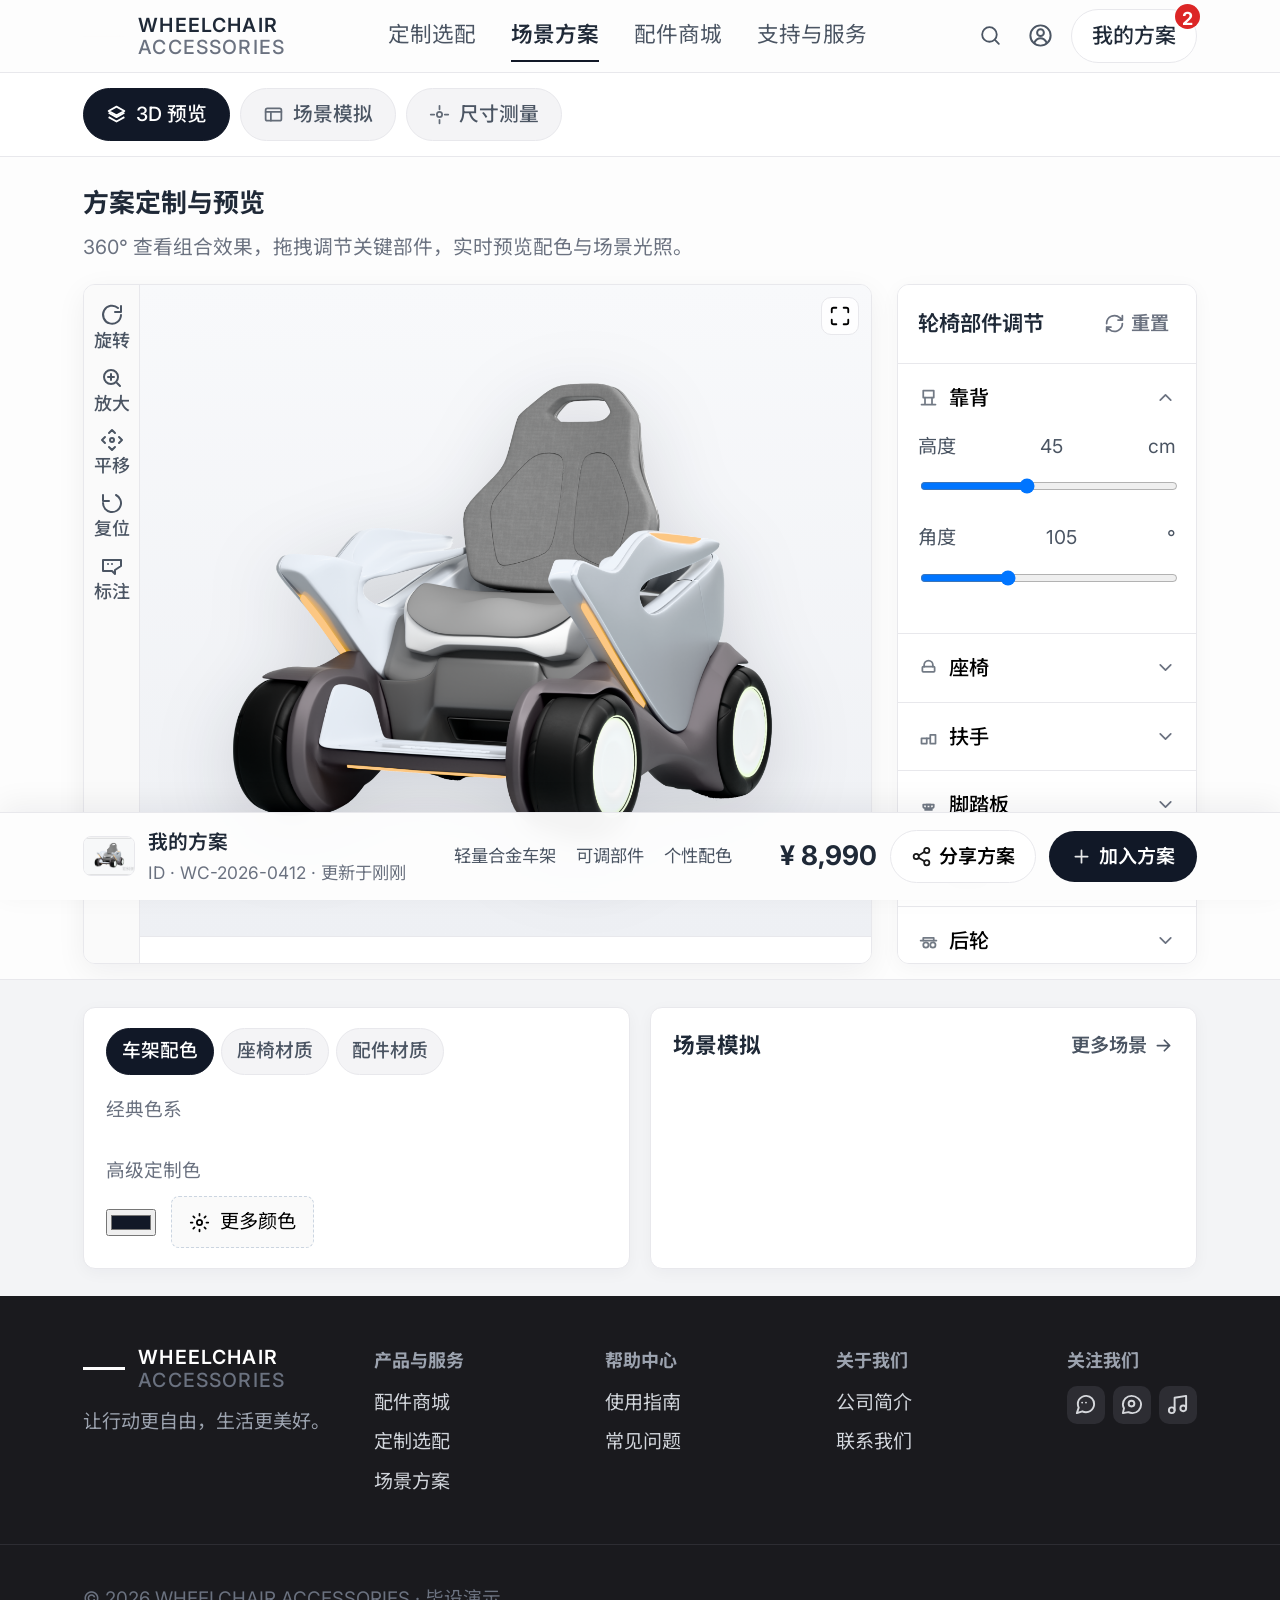
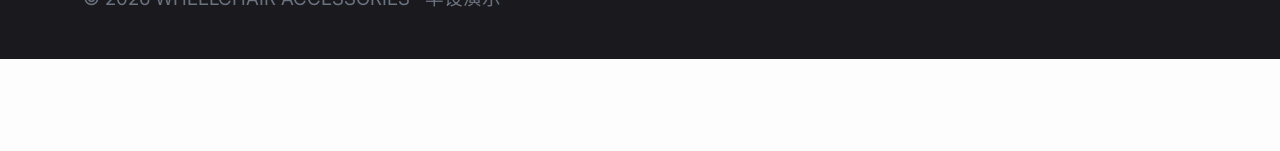
==== customize.html @ f6cec8c5 "Add files via upload" ====
<!DOCTYPE html>
<html lang="zh-CN">
  <head>
    <meta charset="UTF-8" />
    <meta name="viewport" content="width=device-width, initial-scale=1.0" />
    <title>方案定制与预览 · WHEELCHAIR ACCESSORIES</title>
    <link rel="preconnect" href="https://fonts.googleapis.com" />
    <link rel="preconnect" href="https://fonts.gstatic.com" crossorigin />
    <link
      href="https://fonts.googleapis.com/css2?family=Inter:wght@400;500;600;700&family=Noto+Sans+SC:wght@400;500;600;700&display=swap"
      rel="stylesheet"
    />
    <link rel="stylesheet" href="./styles.css" />
    <link rel="stylesheet" href="./customize.css?v=20260515e" />
  </head>
  <body class="layout-stacked page-customize">
    <header class="site-header">
      <div class="band-inner header-inner">
        <a href="./index.html" class="brand" aria-label="返回首页">
          <span class="brand-mark brand-mark--logo" aria-hidden="true">
            <img src="./assets/logo.png" alt="" width="42" height="42" decoding="async" />
          </span>
          <span class="brand-text">
            <span class="brand-line">WHEELCHAIR</span>
            <span class="brand-line muted">ACCESSORIES</span>
          </span>
        </a>
        <button type="button" class="nav-toggle" id="navToggle" aria-expanded="false" aria-controls="siteNav">
          <span></span><span></span><span></span>
        </button>
        <nav class="site-nav" id="siteNav" aria-label="主导航">
          <a href="./index.html#custom">定制选配</a>
          <a href="./customize.html#3d" class="is-active" aria-current="page">场景方案</a>
          <a href="./mall.html">配件商城</a>
          <a href="./support.html">支持与服务</a>
        </nav>
        <div class="header-actions">
          <button type="button" class="icon-btn" title="搜索" aria-label="搜索">
            <svg class="nav-header-ico" xmlns="http://www.w3.org/2000/svg" width="20" height="20" viewBox="0 0 24 24" fill="none" stroke="currentColor" stroke-width="1.75" stroke-linecap="round" aria-hidden="true">
              <circle cx="11" cy="11" r="7" />
              <path d="M20 20l-3.5-3.5" />
            </svg>
          </button>
          <button type="button" class="icon-btn" title="账户" aria-label="账户">
            <svg class="nav-header-ico nav-header-ico--user" xmlns="http://www.w3.org/2000/svg" width="20" height="20" viewBox="0 0 24 24" fill="none" stroke="currentColor" stroke-width="1.75" stroke-linecap="round" stroke-linejoin="round" aria-hidden="true">
              <circle cx="12" cy="12" r="9" />
              <circle cx="12" cy="9.5" r="3" />
              <path d="M6.5 18.5c1.4-2.8 3.4-4 5.5-4s4.1 1.2 5.5 4" />
            </svg>
          </button>
          <button type="button" class="btn-plan" id="headerPlanBtn">
            我的方案
            <span class="badge" aria-label="2 条更新">2</span>
          </button>
        </div>
      </div>
    </header>

    <div class="mode-bar">
      <div class="band-inner mode-bar-inner" role="group" aria-label="预览模式">
        <button type="button" class="mode-pill" data-mode="3d" aria-pressed="true">
          <svg class="icon-svg icon-svg--sm" viewBox="0 0 24 24" fill="none" stroke="currentColor" stroke-width="2" aria-hidden="true">
            <path d="M12 3l9 5-9 5-9-5 9-5z" stroke-linejoin="round" />
            <path d="M3 10l9 5 9-5M3 15l9 5 9-5" stroke-linejoin="round" />
          </svg>
          3D 预览
        </button>
        <button type="button" class="mode-pill" data-mode="scene" aria-pressed="false">
          <svg class="icon-svg icon-svg--sm" viewBox="0 0 24 24" fill="none" stroke="currentColor" stroke-width="2" aria-hidden="true">
            <rect x="3" y="5" width="18" height="14" rx="2" />
            <path d="M3 9h18M9 19V9" stroke-linecap="round" />
          </svg>
          场景模拟
        </button>
        <button type="button" class="mode-pill" data-mode="measure" aria-pressed="false">
          <svg class="icon-svg icon-svg--sm" viewBox="0 0 24 24" fill="none" stroke="currentColor" stroke-width="2" aria-hidden="true">
            <path d="M2 12h4M18 12h4M12 2v4M12 18v4" stroke-linecap="round" />
            <circle cx="12" cy="12" r="3" />
          </svg>
          尺寸测量
        </button>
      </div>
    </div>

    <main class="custom-main">
      <div id="panel3d" class="mode-panel mode-panel--3d">
      <div class="band-inner custom-main-top">
        <h1 class="section-title">方案定制与预览</h1>
        <p class="section-desc">360° 查看组合效果，拖拽调节关键部件，实时预览配色与场景光照。</p>

        <div class="custom-grid">
          <div class="viewer-wrap">
            <div class="viewer-toolbar" aria-label="视图工具">
              <button type="button" class="tool-btn" data-tool="rotate" title="360° 旋转">
                <svg class="icon-svg" viewBox="0 0 24 24" fill="none" stroke="currentColor" stroke-width="2" aria-hidden="true">
                  <path d="M21 12a9 9 0 11-3-7" stroke-linecap="round" />
                  <path d="M21 3v6h-6" stroke-linecap="round" stroke-linejoin="round" />
                </svg>
                <span>旋转</span>
              </button>
              <button type="button" class="tool-btn" data-tool="zoom" title="放大">
                <svg class="icon-svg" viewBox="0 0 24 24" fill="none" stroke="currentColor" stroke-width="2" aria-hidden="true">
                  <circle cx="11" cy="11" r="7" />
                  <path d="M11 8v6M8 11h6M20 20l-3-3" stroke-linecap="round" />
                </svg>
                <span>放大</span>
              </button>
              <button type="button" class="tool-btn" data-tool="pan" title="平移">
                <svg class="icon-svg" viewBox="0 0 24 24" fill="none" stroke="currentColor" stroke-width="2" aria-hidden="true">
                  <path d="M5 9l-3 3 3 3M9 5l3-3 3 3M19 9l3 3-3 3M9 19l3 3 3-3" stroke-linecap="round" stroke-linejoin="round" />
                  <circle cx="12" cy="12" r="2" />
                </svg>
                <span>平移</span>
              </button>
              <button type="button" class="tool-btn" data-tool="reset" title="复位">
                <svg class="icon-svg" viewBox="0 0 24 24" fill="none" stroke="currentColor" stroke-width="2" aria-hidden="true">
                  <path d="M3 12a9 9 0 1013-8" stroke-linecap="round" />
                  <path d="M3 4v6h6" stroke-linecap="round" stroke-linejoin="round" />
                </svg>
                <span>复位</span>
              </button>
              <button type="button" class="tool-btn" data-tool="labels" title="标注显示">
                <svg class="icon-svg" viewBox="0 0 24 24" fill="none" stroke="currentColor" stroke-width="2" aria-hidden="true">
                  <path d="M3 6h18v6l-6 4v4l-3-3H3V6z" stroke-linejoin="round" />
                  <path d="M8 10h.01M12 10h.01" stroke-linecap="round" />
                </svg>
                <span>标注</span>
              </button>
            </div>
            <div class="viewer-stage-wrap">
              <div class="viewer-stage" id="viewerStage">
                <button type="button" class="fs-btn" id="fsBtn" title="全屏" aria-label="全屏预览">
                  <svg class="icon-svg" viewBox="0 0 24 24" fill="none" stroke="currentColor" stroke-width="2" aria-hidden="true">
                    <path d="M8 3H5a2 2 0 00-2 2v3m18 0V5a2 2 0 00-2-2h-3m0 18h3a2 2 0 002-2v-3M3 16v3a2 2 0 002 2h3" stroke-linecap="round" />
                  </svg>
                </button>
                <img
                  id="mainViewerImg"
                  src="./assets/viewer/view-front-oblique.png"
                  alt="轮椅 3D 预览 · 前斜侧"
                  width="640"
                  height="480"
                />
              </div>
              <div class="viewer-carousel" role="tablist" aria-label="视角缩略图" id="thumbStrip"></div>
            </div>
          </div>

          <aside class="sidebar" aria-labelledby="adjTitle">
            <div class="sidebar-head">
              <span id="adjTitle">轮椅部件调节</span>
              <button type="button" class="sidebar-reset" id="resetParts" title="重置部件">
                <svg class="icon-svg icon-svg--sm" viewBox="0 0 24 24" fill="none" stroke="currentColor" stroke-width="2" aria-hidden="true">
                  <path d="M3 12a9 9 0 0115-6.7L21 8M21 3v5h-5" stroke-linecap="round" stroke-linejoin="round" />
                  <path d="M21 12a9 9 0 01-15 6.7L3 16M3 21v-5h5" stroke-linecap="round" stroke-linejoin="round" />
                </svg>
                重置
              </button>
            </div>

            <div class="accordion-item is-open" data-acc="back">
              <button type="button" class="acc-trigger" aria-expanded="true">
                <span class="acc-left">
                  <svg class="icon-svg acc-ico" viewBox="0 0 24 24" fill="none" stroke="currentColor" stroke-width="2" aria-hidden="true">
                    <path d="M6 4h12v8H6z" stroke-linejoin="round" />
                    <path d="M8 12v8M16 12v8M4 20h16" stroke-linecap="round" />
                  </svg>
                  靠背
                </span>
                <span class="acc-chevron" aria-hidden="true">
                  <svg class="icon-svg icon-svg--sm" viewBox="0 0 24 24" fill="none" stroke="currentColor" stroke-width="2">
                    <path d="M6 9l6 6 6-6" stroke-linecap="round" stroke-linejoin="round" />
                  </svg>
                </span>
              </button>
              <div class="acc-panel">
                <div class="slider-row">
                  <label for="hRange">高度 <span id="hVal">45</span> cm</label>
                  <input type="range" id="hRange" min="38" max="55" value="45" />
                </div>
                <div class="slider-row">
                  <label for="aRange">角度 <span id="aVal">105</span>°</label>
                  <input type="range" id="aRange" min="95" max="125" value="105" />
                </div>
              </div>
            </div>

            <div class="accordion-item" data-acc="seat">
              <button type="button" class="acc-trigger" aria-expanded="false">
                <span class="acc-left">
                  <svg class="icon-svg acc-ico" viewBox="0 0 24 24" fill="none" stroke="currentColor" stroke-width="2" aria-hidden="true">
                    <rect x="5" y="11" width="14" height="6" rx="1" stroke-linejoin="round" />
                    <path d="M7 11V9a5 5 0 0110 0v2" stroke-linecap="round" />
                  </svg>
                  座椅
                </span>
                <span class="acc-chevron" aria-hidden="true">
                  <svg class="icon-svg icon-svg--sm" viewBox="0 0 24 24" fill="none" stroke="currentColor" stroke-width="2">
                    <path d="M6 9l6 6 6-6" stroke-linecap="round" stroke-linejoin="round" />
                  </svg>
                </span>
              </button>
              <div class="acc-panel">
                <div class="slider-row">
                  <label for="depthRange">座深 <span id="dVal">42</span> cm</label>
                  <input type="range" id="depthRange" min="36" max="48" value="42" />
                </div>
              </div>
            </div>

            <div class="accordion-item" data-acc="arm">
              <button type="button" class="acc-trigger" aria-expanded="false">
                <span class="acc-left">
                  <svg class="icon-svg acc-ico" viewBox="0 0 24 24" fill="none" stroke="currentColor" stroke-width="2" aria-hidden="true">
                    <path d="M4 14h6v6H4zM14 10h6v10h-6z" stroke-linejoin="round" />
                    <path d="M10 14h4" stroke-linecap="round" />
                  </svg>
                  扶手
                </span>
                <span class="acc-chevron" aria-hidden="true">
                  <svg class="icon-svg icon-svg--sm" viewBox="0 0 24 24" fill="none" stroke="currentColor" stroke-width="2">
                    <path d="M6 9l6 6 6-6" stroke-linecap="round" stroke-linejoin="round" />
                  </svg>
                </span>
              </button>
              <div class="acc-panel">
                <p class="section-desc" style="margin: 0">高度与宽度可在下一步精调。</p>
              </div>
            </div>

            <div class="accordion-item" data-acc="foot">
              <button type="button" class="acc-trigger" aria-expanded="false">
                <span class="acc-left">
                  <svg class="icon-svg acc-ico" viewBox="0 0 24 24" fill="none" stroke="currentColor" stroke-width="2" aria-hidden="true">
                    <path d="M8 18h8M10 18V12h4v6" stroke-linecap="round" />
                    <path d="M6 12h12v2a2 2 0 01-2 2H8a2 2 0 01-2-2v-2z" stroke-linejoin="round" />
                  </svg>
                  脚踏板
                </span>
                <span class="acc-chevron" aria-hidden="true">
                  <svg class="icon-svg icon-svg--sm" viewBox="0 0 24 24" fill="none" stroke="currentColor" stroke-width="2">
                    <path d="M6 9l6 6 6-6" stroke-linecap="round" stroke-linejoin="round" />
                  </svg>
                </span>
              </button>
              <div class="acc-panel">
                <div class="slider-row">
                  <label for="footRange">高度 <span id="fVal">12</span> cm</label>
                  <input type="range" id="footRange" min="8" max="18" value="12" />
                </div>
              </div>
            </div>

            <div class="accordion-item" data-acc="fw">
              <button type="button" class="acc-trigger" aria-expanded="false">
                <span class="acc-left">
                  <svg class="icon-svg acc-ico" viewBox="0 0 24 24" fill="none" stroke="currentColor" stroke-width="2" aria-hidden="true">
                    <circle cx="8" cy="17" r="3" />
                    <circle cx="16" cy="17" r="3" />
                    <path d="M5 17V8h14v9" stroke-linecap="round" stroke-linejoin="round" />
                  </svg>
                  前轮
                </span>
                <span class="acc-chevron" aria-hidden="true">
                  <svg class="icon-svg icon-svg--sm" viewBox="0 0 24 24" fill="none" stroke="currentColor" stroke-width="2">
                    <path d="M6 9l6 6 6-6" stroke-linecap="round" stroke-linejoin="round" />
                  </svg>
                </span>
              </button>
              <div class="acc-panel">
                <p class="section-desc" style="margin: 0">轮径与胎纹影响越障与噪音。</p>
              </div>
            </div>

            <div class="accordion-item" data-acc="rw">
              <button type="button" class="acc-trigger" aria-expanded="false">
                <span class="acc-left">
                  <svg class="icon-svg acc-ico" viewBox="0 0 24 24" fill="none" stroke="currentColor" stroke-width="2" aria-hidden="true">
                    <circle cx="9" cy="17" r="3" />
                    <circle cx="17" cy="17" r="3" />
                    <path d="M3 12h18" stroke-linecap="round" />
                    <path d="M6 12V9h12v3" stroke-linecap="round" stroke-linejoin="round" />
                  </svg>
                  后轮
                </span>
                <span class="acc-chevron" aria-hidden="true">
                  <svg class="icon-svg icon-svg--sm" viewBox="0 0 24 24" fill="none" stroke="currentColor" stroke-width="2">
                    <path d="M6 9l6 6 6-6" stroke-linecap="round" stroke-linejoin="round" />
                  </svg>
                </span>
              </button>
              <div class="acc-panel">
                <p class="section-desc" style="margin: 0">驱动轮配置与续航相关。</p>
              </div>
            </div>

            <div class="accordion-item" data-acc="mat">
              <button type="button" class="acc-trigger" aria-expanded="false">
                <span class="acc-left">
                  <svg class="icon-svg acc-ico" viewBox="0 0 24 24" fill="none" stroke="currentColor" stroke-width="2" aria-hidden="true">
                    <path d="M4 16l4-8 4 6 4-10 4 12" stroke-linecap="round" stroke-linejoin="round" />
                    <path d="M4 20h16" stroke-linecap="round" />
                  </svg>
                  配色与材质
                </span>
                <span class="acc-chevron" aria-hidden="true">
                  <svg class="icon-svg icon-svg--sm" viewBox="0 0 24 24" fill="none" stroke="currentColor" stroke-width="2">
                    <path d="M6 9l6 6 6-6" stroke-linecap="round" stroke-linejoin="round" />
                  </svg>
                </span>
              </button>
              <div class="acc-panel">
                <p class="section-desc" style="margin: 0">与下方「车架配色」卡片联动。</p>
              </div>
            </div>
          </aside>
        </div>
      </div>
      </div>

      <div id="panelScene" class="mode-panel mode-panel--scene" hidden aria-hidden="true">
        <div class="scene-sim-page">
          <div class="scene-sim-bg" id="sceneSimBg" aria-hidden="true"></div>
          <div class="band-inner scene-sim-inner">
            <header class="scene-sim-head">
              <div class="scene-sim-title-block">
                <h1 class="scene-sim-h1">场景方案</h1>
                <p class="scene-sim-sub" id="sceneSimSubtitle"></p>
              </div>
              <button type="button" class="scene-compare-btn" id="sceneCompareBtn">
                <span class="scene-compare-ico" aria-hidden="true">
                  <svg xmlns="http://www.w3.org/2000/svg" width="22" height="22" viewBox="0 0 24 24" fill="none" stroke="currentColor" stroke-width="1.75" stroke-linecap="round" stroke-linejoin="round">
                    <rect x="3" y="4" width="8" height="16" rx="1.5" />
                    <rect x="13" y="4" width="8" height="16" rx="1.5" />
                  </svg>
                </span>
                <span>对比方案</span>
              </button>
            </header>
            <div class="scene-cat-strip-wrap">
              <div class="scene-cat-strip" id="sceneCatStrip" role="tablist" aria-label="场景分类"></div>
            </div>
            <div class="scene-cards-wrap" id="sceneCardsWrap"></div>
            <section class="scene-featured-band" id="sceneFeaturedBand" aria-label="方案推荐"></section>
          </div>
        </div>
      </div>

      <div id="panelMeasure" class="mode-panel mode-panel--measure" hidden aria-hidden="true">
        <div class="measure-page">
          <div class="measure-page-bg" id="measurePageBg" aria-hidden="true"></div>
          <div class="band-inner measure-page-inner">
            <header class="measure-hero">
              <h1 class="measure-hero-title">尺寸测量</h1>
              <p class="measure-hero-sub">精准测量，科学适配，打造最舒适的出行体验</p>
            </header>
            <div id="measureWorkMount"></div>
            <section class="measure-tri" id="measureTriMount" aria-label="人体参考与模板"></section>
          </div>
        </div>
      </div>

      <section class="band lower-band" id="lowerBand" aria-label="配色与场景">
        <div class="band-inner">
          <div class="lower-grid">
          <div class="panel-card">
            <div class="tabs" role="tablist" aria-label="材质与配色">
              <button type="button" class="tab" role="tab" aria-selected="true" data-tab="frame">车架配色</button>
              <button type="button" class="tab" role="tab" aria-selected="false" data-tab="seat">座椅材质</button>
              <button type="button" class="tab" role="tab" aria-selected="false" data-tab="acc">配件材质</button>
            </div>
            <div id="tabFrame">
              <p class="swatches-title">经典色系</p>
              <div class="swatches" id="colorSwatches" role="listbox" aria-label="车架颜色"></div>
              <p class="swatches-title">高级定制色</p>
              <div class="premium-row">
                <input type="color" id="pickColor" value="#111827" aria-label="自选颜色" />
                <button type="button" id="moreColorsBtn">
                  <svg class="icon-svg icon-svg--sm" viewBox="0 0 24 24" fill="none" stroke="currentColor" stroke-width="2" style="vertical-align: -3px; margin-right: 0.25rem" aria-hidden="true">
                    <circle cx="12" cy="12" r="3" />
                    <path d="M12 2v2M12 20v2M4.93 4.93l1.41 1.41M17.66 17.66l1.41 1.41M2 12h2M20 12h2M4.93 19.07l1.41-1.41M17.66 6.34l1.41-1.41" stroke-linecap="round" />
                  </svg>
                  更多颜色
                </button>
              </div>
            </div>
            <div id="tabSeat" hidden>
              <p class="section-desc">网布 / 皮质 / 减压凝胶垫，下一步可保存到方案。</p>
            </div>
            <div id="tabAcc" hidden>
              <p class="section-desc">扶手包覆、轮毂饰盖等配件材质组合。</p>
            </div>
          </div>

          <div class="panel-card">
            <div class="scene-head">
              <h3>场景模拟</h3>
              <a href="#" id="moreScenes">
                更多场景
                <svg class="icon-svg icon-svg--sm" viewBox="0 0 24 24" fill="none" stroke="currentColor" stroke-width="2" style="vertical-align: -2px; margin-left: 0.15rem" aria-hidden="true">
                  <path d="M5 12h14M13 6l6 6-6 6" stroke-linecap="round" stroke-linejoin="round" />
                </svg>
              </a>
            </div>
            <div class="scene-grid" id="sceneGrid" role="listbox" aria-label="场景环境"></div>
          </div>
        </div>
        </div>
      </section>
    </main>

    <footer class="site-footer">
      <div class="band-inner footer-grid">
        <div>
          <div class="brand">
            <span class="brand-mark brand-mark--logo" aria-hidden="true">
              <img src="./assets/logo.png" alt="" width="34" height="34" decoding="async" />
            </span>
            <span class="brand-text">
              <span class="brand-line" style="color: #fff">WHEELCHAIR</span>
              <span class="brand-line muted">ACCESSORIES</span>
            </span>
          </div>
          <p style="margin: 0.75rem 0 0; max-width: 32ch; color: #9ca3af; font-size: 0.95rem">让行动更自由，生活更美好。</p>
        </div>
        <div class="footer-col">
          <h4>产品与服务</h4>
          <ul>
            <li><a href="./mall.html">配件商城</a></li>
            <li><a href="#">定制选配</a></li>
            <li><a href="./customize.html#3d">场景方案</a></li>
          </ul>
        </div>
        <div class="footer-col">
          <h4>帮助中心</h4>
          <ul>
            <li><a href="#">使用指南</a></li>
            <li><a href="#">常见问题</a></li>
          </ul>
        </div>
        <div class="footer-col">
          <h4>关于我们</h4>
          <ul>
            <li><a href="#">公司简介</a></li>
            <li><a href="#">联系我们</a></li>
          </ul>
        </div>
        <div class="footer-social">
          <h4>关注我们</h4>
          <div class="social-icons">
            <a href="#" aria-label="微信">
              <svg class="icon-svg" viewBox="0 0 24 24" fill="none" stroke="currentColor" stroke-width="2">
                <path d="M21 11.5a8.38 8.38 0 01-.9 3.8 8.5 8.5 0 01-7.6 4.7 8.38 8.38 0 01-3.8-.9L3 21l1.9-5.7a8.38 8.38 0 01-.9-3.8 8.5 8.5 0 014.7-7.6 8.38 8.38 0 013.8-.9h.5a8.48 8.48 0 018 8.5z" stroke-linejoin="round" />
                <path d="M8.5 10h.01M12.5 10h.01" stroke-linecap="round" />
              </svg>
            </a>
            <a href="#" aria-label="微博">
              <svg class="icon-svg" viewBox="0 0 24 24" fill="none" stroke="currentColor" stroke-width="2">
                <path d="M22 12c0 5-4 9-9 9-1.5 0-3-.3-4.2-1L3 21l1.2-5.2C3.4 14.5 3 13.3 3 12c0-5 4-9 9-9s10 4 10 9z" stroke-linejoin="round" />
                <circle cx="12" cy="11" r="3" />
              </svg>
            </a>
            <a href="#" aria-label="短视频">
              <svg class="icon-svg" viewBox="0 0 24 24" fill="none" stroke="currentColor" stroke-width="2">
                <path d="M9 18V5l12-2v13" stroke-linecap="round" stroke-linejoin="round" />
                <circle cx="6" cy="18" r="3" />
                <circle cx="18" cy="16" r="3" />
              </svg>
            </a>
          </div>
        </div>
      </div>
      <div class="band-inner footer-bottom">
        <p>© <span id="y"></span> WHEELCHAIR ACCESSORIES · 毕设演示</p>
      </div>
    </footer>

    <div class="bottom-bar" role="region" aria-label="方案摘要">
      <div class="band-inner bottom-inner">
        <div class="bottom-left">
          <div class="bottom-thumb">
            <img src="./assets/viewer/thumb-front-oblique.png" alt="" width="104" height="80" />
          </div>
          <div class="plan-meta">
            <div class="name">我的方案</div>
            <div class="sub">ID · WC-2026-0412 · 更新于刚刚</div>
          </div>
        </div>
        <div class="bottom-mid">
          <span>轻量合金车架</span>
          <span>可调部件</span>
          <span>个性配色</span>
        </div>
        <div class="bottom-right">
          <span class="price-tag" id="priceDisplay">¥ 8,990</span>
          <button type="button" class="bar-btn-outline" id="sharePlan">
            <svg class="icon-svg icon-svg--sm" viewBox="0 0 24 24" fill="none" stroke="currentColor" stroke-width="2" aria-hidden="true">
              <circle cx="18" cy="5" r="3" />
              <circle cx="6" cy="12" r="3" />
              <circle cx="18" cy="19" r="3" />
              <path d="M8.59 13.51l6.83 3.98M15.41 6.51l-6.82 4.49" stroke-linecap="round" />
            </svg>
            分享方案
          </button>
          <button type="button" class="bar-btn-solid" id="addPlan">
            <svg class="icon-svg icon-svg--sm" viewBox="0 0 24 24" fill="none" stroke="currentColor" stroke-width="2" aria-hidden="true">
              <path d="M12 5v14M5 12h14" stroke-linecap="round" />
            </svg>
            加入方案
          </button>
        </div>
      </div>
    </div>

    <div class="toast" id="toast" role="status" aria-live="polite" hidden></div>

    <script src="./figma-scene-sim-data.js?v=20260515e"></script>
    <script src="./figma-measure-data.js?v=20260515e"></script>
    <script src="./customize.js?v=20260515e"></script>
  </body>
</html>
---- styles.css ----
:root {
  --bg: #fdfdfd;
  --surface: #ffffff;
  --muted: #6b7280;
  --text: #1f2937;
  --text-soft: #4b5563;
  --border: #e8e8ec;
  --bar-bg: #f4f4f6;
  --accent: #ea580c;
  --radius: 12px;
  --radius-sm: 8px;
  --header-h: 72px;
  /* 全站文字/模块左右留白；大图可用 .u-bleed-x 铺满 */
  --page-gutter: clamp(1.5rem, 6.5vw, 5.5rem);
  /* 全站字号基准（默认 16px × 1.25 = 20px） */
  --text-scale: 1.25;
  font-family: "Inter", "Noto Sans SC", system-ui, sans-serif;
}

*,
*::before,
*::after {
  box-sizing: border-box;
}

html {
  scroll-behavior: smooth;
  height: 100%;
  font-size: calc(16px * var(--text-scale));
}

body {
  margin: 0;
  background: var(--bg);
  color: var(--text);
  font-size: 1.08rem;
  line-height: 1.65;
  min-height: 100dvh;
  width: 100%;
  overflow-x: hidden;
}

/* 全屏纵向布局：页脚贴底，主区占满剩余高度 */
body.layout-stacked {
  display: flex;
  flex-direction: column;
}

body.layout-stacked .site-main {
  flex: 1;
  display: flex;
  flex-direction: column;
  min-height: 0;
  width: 100%;
}

/* 首页主内容随页面自然增高滚动，不把剩余视口强行撑开 */
body.page-home .site-main {
  flex: 0 0 auto;
  min-height: 0;
}

img {
  max-width: 100%;
  display: block;
}

a {
  color: inherit;
  text-decoration: none;
}

button {
  font: inherit;
  cursor: pointer;
}

.sr-only {
  position: absolute;
  width: 1px;
  height: 1px;
  padding: 0;
  margin: -1px;
  overflow: hidden;
  clip: rect(0, 0, 0, 0);
  white-space: nowrap;
  border: 0;
}

/* 全宽模块：横向占满浏览器宽度（无 max-width 拦腰） */
.band {
  width: 100%;
  margin: 0;
  padding: 0;
  box-sizing: border-box;
}

.band-inner {
  width: 100%;
  max-width: none;
  margin: 0;
  padding-inline: var(--page-gutter);
  box-sizing: border-box;
}

/* 在 band-inner 内让图片/画布横向铺满（文字仍保留 gutter） */
.u-bleed-x {
  margin-inline: calc(-1 * var(--page-gutter));
  width: calc(100% + 2 * var(--page-gutter));
  max-width: none;
  box-sizing: border-box;
}

/* 铺满视口宽度（Hero 背景等，放在 .band 下而非 .band-inner 内更佳） */
.u-bleed-viewport {
  position: relative;
  left: 50%;
  right: 50%;
  width: 100vw;
  max-width: 100vw;
  margin-left: -50vw;
  margin-right: -50vw;
}

/* 旧版居中容器（若仍有引用） */
.container {
  width: 100%;
  max-width: 1320px;
  margin-inline: auto;
  padding-inline: var(--page-gutter);
}

/* 统一图标尺寸与描边 */
.icon-svg {
  width: 1.25rem;
  height: 1.25rem;
  flex-shrink: 0;
  display: block;
}

.icon-svg--sm {
  width: 1.05rem;
  height: 1.05rem;
}

.icon-svg--lg {
  width: 1.4rem;
  height: 1.4rem;
}

.icon-btn .icon-svg {
  width: 1.35rem;
  height: 1.35rem;
}

/* 顶栏搜索 / 账户图标（内联 SVG） */
.nav-header-ico {
  width: 1.25rem;
  height: 1.25rem;
  display: block;
  flex-shrink: 0;
}

.nav-header-ico--user {
  width: 1.35rem;
  height: 1.35rem;
}

/* Header */
.site-header {
  position: sticky;
  top: 0;
  z-index: 60;
  width: 100%;
  background: rgba(253, 253, 253, 0.94);
  backdrop-filter: blur(10px);
  border-bottom: 1px solid var(--border);
}

.header-inner {
  display: flex;
  align-items: center;
  justify-content: space-between;
  gap: 1rem;
  min-height: var(--header-h);
}

.brand {
  display: flex;
  align-items: center;
  gap: 0.65rem;
}

.brand-mark {
  width: 42px;
  height: 42px;
  border-radius: 10px;
  background: linear-gradient(135deg, #111827, #374151);
  color: #fff;
  display: grid;
  place-items: center;
  flex-shrink: 0;
}

.brand-mark--logo {
  background: transparent;
  padding: 0;
  overflow: hidden;
}

.brand-mark--logo img {
  width: 100%;
  height: 100%;
  object-fit: contain;
  display: block;
}

.brand-mark .icon-svg {
  width: 1.35rem;
  height: 1.35rem;
}

.brand-text {
  display: flex;
  flex-direction: column;
  line-height: 1.15;
}

.brand-line {
  font-size: 0.975rem;
  font-weight: 600;
  letter-spacing: 0.06em;
}

.brand-line.muted {
  color: var(--muted);
  font-weight: 500;
}

.site-nav {
  display: flex;
  align-items: center;
  gap: 1.75rem;
}

.site-nav a {
  font-size: 1.08rem;
  color: var(--text-soft);
  padding: 0.35rem 0;
  border-bottom: 2px solid transparent;
  transition: color 0.15s, border-color 0.15s;
}

.site-nav a:hover,
.site-nav a:focus-visible {
  color: var(--text);
}

.site-nav a.is-active {
  color: var(--text);
  border-color: #111827;
  font-weight: 600;
}

.header-actions {
  display: flex;
  align-items: center;
  gap: 0.5rem;
}

.icon-btn {
  width: 40px;
  height: 40px;
  border: none;
  border-radius: 10px;
  background: transparent;
  color: var(--text-soft);
  display: grid;
  place-items: center;
}

.icon-btn:hover {
  background: var(--bar-bg);
  color: var(--text);
}

.btn-plan {
  position: relative;
  border: 1px solid var(--border);
  background: var(--surface);
  border-radius: 999px;
  padding: 0.45rem 1rem;
  font-size: 1.05rem;
  font-weight: 500;
  display: inline-flex;
  align-items: center;
  color: inherit;
}

.badge {
  position: absolute;
  top: -6px;
  right: -4px;
  min-width: 1.25rem;
  height: 1.25rem;
  padding: 0 4px;
  border-radius: 999px;
  background: #dc2626;
  color: #fff;
  font-size: 0.9rem;
  font-weight: 700;
  display: grid;
  place-items: center;
}

.nav-toggle {
  display: none;
  flex-direction: column;
  gap: 5px;
  background: none;
  border: none;
  padding: 0.5rem;
}

.nav-toggle span {
  display: block;
  width: 22px;
  height: 2px;
  background: var(--text);
}

@media (max-width: 720px) {
  .nav-toggle {
    display: flex;
  }

  .site-nav {
    position: fixed;
    inset: var(--header-h) 0 auto 0;
    background: var(--surface);
    flex-direction: column;
    padding: 1rem;
    border-bottom: 1px solid var(--border);
    transform: translateY(-120%);
    opacity: 0;
    pointer-events: none;
    transition: transform 0.2s, opacity 0.2s;
  }

  .site-nav.is-open {
    transform: translateY(0);
    opacity: 1;
    pointer-events: auto;
  }
}

/* Home sections (index) — 首屏一屏高 + 背景铺满宽，可向下滚动 */
.home-hero {
  width: 100%;
  min-height: calc(100dvh - var(--header-h));
  display: flex;
  flex-direction: column;
  justify-content: stretch;
  color: #fff;
  background:
    linear-gradient(180deg, rgba(15, 23, 42, 0.35) 0%, rgba(15, 23, 42, 0.25) 45%, rgba(15, 23, 42, 0.65) 100%),
    url("https://images.unsplash.com/photo-1586023492125-27b2c045efd7?w=2400&q=85") center / cover no-repeat;
  border-bottom: 1px solid rgba(0, 0, 0, 0.2);
}

.hero-top h1 {
  color: #fff;
  text-shadow: 0 2px 24px rgba(0, 0, 0, 0.35);
}

.hero-kicker {
  color: #fdba74;
  font-weight: 600;
  margin: 0 0 0.5rem;
  font-size: 1.008rem;
}

.hero-lead {
  color: rgba(255, 255, 255, 0.88);
  max-width: 40ch;
  margin: 0;
}

.hero-layout {
  flex: 1;
  display: flex;
  flex-direction: column;
  justify-content: space-between;
  min-height: calc(100dvh - var(--header-h) - 2rem);
  padding-top: clamp(2rem, 8vh, 5rem);
  padding-bottom: clamp(2rem, 6vh, 4rem);
}

.hero-top {
  max-width: 56rem;
}

.hero-ctas {
  display: flex;
  flex-wrap: wrap;
  gap: 0.75rem;
  justify-content: flex-start;
  align-items: center;
  padding-top: clamp(1.5rem, 4vh, 2.5rem);
}

.btn-ghost-light {
  background: transparent;
  color: #fff;
  border: 1px solid rgba(255, 255, 255, 0.85);
  box-shadow: 0 1px 0 rgba(0, 0, 0, 0.06);
}

.btn-ghost-light:hover {
  background: rgba(255, 255, 255, 0.12);
}

.btn-accent-solid {
  background: #2563eb;
  color: #fff;
  border-color: #2563eb;
}

.btn-accent-solid:hover {
  background: #1d4ed8;
  border-color: #1d4ed8;
}

.home-blocks {
  width: 100%;
  background: #f3f4f6;
  border-bottom: 1px solid var(--border);
  padding: clamp(1.75rem, 4vh, 3rem) 0 clamp(2.25rem, 5vh, 3.5rem);
}

.hero-top h1 {
  font-size: clamp(1.925rem, 4vw, 2.585rem);
  margin: 0 0 0.75rem;
}

.home-blocks .split {
  display: grid;
  grid-template-columns: repeat(auto-fit, minmax(260px, 1fr));
  gap: 1.25rem;
}

.home-card {
  background: var(--surface);
  border: 1px solid var(--border);
  border-radius: var(--radius);
  padding: 1.25rem 1.35rem;
  box-shadow: 0 4px 18px rgba(15, 23, 42, 0.04);
}

.home-card h2 {
  margin: 0 0 0.5rem;
  font-size: 1.134rem;
  display: flex;
  align-items: center;
  gap: 0.5rem;
}

.home-card p {
  margin: 0;
  color: var(--muted);
  font-size: 1.0304rem;
}

.btn {
  display: inline-flex;
  align-items: center;
  justify-content: center;
  gap: 0.35rem;
  border-radius: 999px;
  padding: 0.65rem 1.25rem;
  font-weight: 600;
  font-size: 1.008rem;
  border: 1px solid transparent;
}

.btn-primary {
  background: #111827;
  color: #fff;
}

.btn-secondary {
  background: var(--surface);
  border-color: var(--border);
}

.site-footer {
  background: #1a1a1e;
  color: #d1d5db;
  padding: 2.5rem 0 1.25rem;
  font-size: 0.9856rem;
  margin-top: auto;
  width: 100%;
}

.footer-grid {
  display: grid;
  grid-template-columns: 1.3fr repeat(3, 1fr) auto;
  gap: 1.5rem;
}

.footer-col h4,
.footer-social h4 {
  margin: 0 0 0.5rem;
  font-size: 0.9rem;
  color: #9ca3af;
  text-transform: uppercase;
}

.footer-col ul {
  list-style: none;
  padding: 0;
  margin: 0;
}

.footer-col li {
  margin-bottom: 0.35rem;
}

.footer-col a {
  color: #d1d5db;
  font-size: 0.952rem;
}

.social-icons {
  display: flex;
  gap: 0.4rem;
}

.social-icons a {
  width: 38px;
  height: 38px;
  border-radius: 10px;
  background: #2d2d33;
  display: grid;
  place-items: center;
  color: #e5e7eb;
  transition: background 0.15s, transform 0.12s;
}

.social-icons a:hover {
  background: #3f3f48;
  transform: translateY(-1px);
}

.social-icons a .icon-svg {
  width: 1.15rem;
  height: 1.15rem;
  opacity: 0.92;
}

.footer-bottom {
  margin-top: 2rem;
  padding-top: 1rem;
  border-top: 1px solid #2d2d33;
  font-size: 0.936rem;
  color: #6b7280;
}

@media (max-width: 900px) {
  .footer-grid {
    grid-template-columns: 1fr 1fr;
  }
}

.toast {
  position: fixed;
  bottom: 1.25rem;
  left: 50%;
  transform: translateX(-50%);
  background: #111827;
  color: #fff;
  padding: 0.55rem 1.1rem;
  border-radius: 999px;
  font-size: 0.9856rem;
  z-index: 200;
  box-shadow: 0 10px 30px rgba(0, 0, 0, 0.2);
}

.toast[hidden] {
  display: none;
}
---- customize.css ----
/* Page 2: 方案定制与预览 — 全屏主工作区 */

.page-customize {
  min-height: 100dvh;
  padding-bottom: calc(92px + env(safe-area-inset-bottom, 0px));
}

.mode-bar {
  width: 100%;
  flex-shrink: 0;
  border-bottom: 1px solid var(--border);
  background: var(--surface);
}

.mode-bar-inner {
  display: flex;
  gap: 0.5rem;
  /* 勿用 padding 简写：会覆盖 .band-inner 的 padding-inline，导致与主内容左边不对齐 */
  padding-block: 0.75rem;
  flex-wrap: wrap;
  align-items: center;
}

.mode-pill {
  border: 1px solid var(--border);
  background: var(--bar-bg);
  border-radius: 999px;
  padding: 0.45rem 1.1rem;
  font-size: 0.9856rem;
  font-weight: 500;
  color: var(--text-soft);
  transition: background 0.15s, color 0.15s, border-color 0.15s;
  display: inline-flex;
  align-items: center;
  gap: 0.45rem;
}

.mode-pill .icon-svg {
  opacity: 0.85;
}

.mode-pill[aria-pressed="true"] .icon-svg {
  opacity: 1;
  color: inherit;
}

.mode-pill[aria-pressed="true"] {
  background: #111827;
  color: #fff;
  border-color: #111827;
}

.mode-pill:hover {
  border-color: #cbd5e1;
}

.custom-main {
  flex: 1;
  display: flex;
  flex-direction: column;
  min-height: 0;
  width: 100%;
  padding: 0;
}

.custom-main .band-inner.custom-main-top {
  flex: 1;
  display: flex;
  flex-direction: column;
  min-height: 0;
  padding-top: 1.25rem;
  padding-bottom: 0.75rem;
}

.lower-band {
  width: 100%;
  background: #f3f4f6;
  border-top: 1px solid var(--border);
  padding-block: clamp(1.25rem, 3vh, 2rem);
  flex-shrink: 0;
}

.custom-grid {
  display: grid;
  grid-template-columns: 1fr minmax(260px, 300px);
  gap: 1.25rem;
  align-items: stretch;
  flex: 1;
  min-height: 0;
}

@media (max-width: 960px) {
  .custom-grid {
    grid-template-columns: 1fr;
  }
}

.section-title {
  margin: 0 0 0.35rem;
  font-size: 1.296rem;
}

.section-desc {
  margin: 0 0 1rem;
  font-size: 0.9856rem;
  color: var(--muted);
  max-width: 62ch;
}

.viewer-wrap {
  background: var(--surface);
  border: 1px solid var(--border);
  border-radius: var(--radius);
  box-shadow: 0 8px 30px rgba(15, 23, 42, 0.06);
  overflow: hidden;
  display: grid;
  grid-template-columns: 56px 1fr;
  min-height: min(560px, calc(100dvh - 300px));
  height: 100%;
}

.viewer-toolbar {
  border-right: 1px solid var(--border);
  background: #fafafa;
  display: flex;
  flex-direction: column;
  align-items: center;
  padding: 0.65rem 0;
  gap: 0.25rem;
}

.tool-btn {
  width: 100%;
  max-width: 48px;
  min-height: 48px;
  border: none;
  border-radius: 10px;
  background: transparent;
  color: var(--text-soft);
  font-size: 0.9rem;
  font-weight: 500;
  display: flex;
  flex-direction: column;
  align-items: center;
  justify-content: center;
  gap: 4px;
  line-height: 1.1;
  text-align: center;
  padding: 0.25rem 0.15rem;
}

.tool-btn .icon-svg {
  width: 1.2rem;
  height: 1.2rem;
}

.tool-btn:hover,
.tool-btn:focus-visible {
  background: #fff;
  color: var(--text);
}

.viewer-stage-wrap {
  position: relative;
  display: flex;
  flex-direction: column;
  flex: 1;
  min-height: 0;
}

.viewer-stage {
  flex: 1;
  min-height: 220px;
  display: grid;
  place-items: center;
  background: linear-gradient(180deg, #f8f9fb 0%, #eef0f4 100%);
  position: relative;
}

.viewer-stage img {
  max-height: min(62dvh, 520px);
  width: auto;
  transition: transform 0.35s ease;
  filter: drop-shadow(0 20px 40px rgba(15, 23, 42, 0.15));
}

.viewer-stage.is-rotate img {
  transform: rotateY(18deg) rotateX(4deg);
}

.viewer-stage.is-zoom img {
  transform: scale(1.12);
}

.fs-btn {
  position: absolute;
  top: 12px;
  right: 12px;
  width: 38px;
  height: 38px;
  border-radius: 10px;
  border: 1px solid var(--border);
  background: rgba(255, 255, 255, 0.9);
  display: grid;
  place-items: center;
}

.fs-btn:hover {
  background: #fff;
}

.fs-btn .icon-svg {
  width: 1.1rem;
  height: 1.1rem;
}

.viewer-carousel {
  display: flex;
  gap: 0.5rem;
  padding: 0.65rem 0.75rem;
  border-top: 1px solid var(--border);
  background: var(--surface);
  overflow-x: auto;
}

.thumb {
  flex: 0 0 auto;
  width: 80px;
  height: 54px;
  border-radius: 4px;
  overflow: hidden;
  border: 1px solid #c6c7c9;
  padding: 0;
  background: #f7f8f9;
  cursor: pointer;
  transition: border-color 0.15s, box-shadow 0.15s;
}

.thumb img {
  width: 100%;
  height: 100%;
  object-fit: cover;
  display: block;
}

.thumb:hover {
  border-color: #9ca3af;
}

.thumb[aria-selected="true"] {
  border: 2px solid #111827;
  box-shadow: 0 0 0 1px #111827;
}

.sidebar {
  background: var(--surface);
  border: 1px solid var(--border);
  border-radius: var(--radius);
  box-shadow: 0 4px 20px rgba(15, 23, 42, 0.04);
  overflow-x: hidden;
  overflow-y: auto;
  max-height: min(720px, calc(100dvh - 220px));
}

.sidebar-head {
  display: flex;
  align-items: center;
  justify-content: space-between;
  padding: 0.9rem 1rem;
  border-bottom: 1px solid var(--border);
  font-weight: 600;
  font-size: 1.064rem;
}

.sidebar-reset {
  border: none;
  background: none;
  color: var(--muted);
  font-size: 0.96rem;
  display: inline-flex;
  align-items: center;
  gap: 0.3rem;
  padding: 0.25rem 0.35rem;
  border-radius: 8px;
}

.sidebar-reset:hover {
  background: var(--bar-bg);
  color: var(--text);
}

body.layout-stacked > .mode-bar {
  flex-shrink: 0;
}

.accordion-item {
  border-bottom: 1px solid var(--border);
}

.acc-trigger {
  width: 100%;
  display: flex;
  align-items: center;
  justify-content: space-between;
  gap: 0.5rem;
  padding: 0.85rem 1rem;
  border: none;
  background: var(--surface);
  text-align: left;
  font-weight: 500;
  font-size: 1.008rem;
}

.acc-trigger:hover {
  background: #fafafa;
}

.acc-left {
  display: inline-flex;
  align-items: center;
  gap: 0.5rem;
  min-width: 0;
}

.acc-ico {
  width: 1.05rem;
  height: 1.05rem;
  flex-shrink: 0;
  opacity: 0.78;
  color: var(--text-soft);
}

.acc-icon {
  display: none;
}

.acc-chevron {
  transition: transform 0.2s;
  color: var(--muted);
  display: inline-flex;
  align-items: center;
  justify-content: center;
}

.accordion-item.is-open .acc-chevron {
  transform: rotate(180deg);
}

.acc-panel {
  display: none;
  padding: 0 1rem 1rem;
}

.accordion-item.is-open .acc-panel {
  display: block;
}

.slider-row {
  margin-bottom: 0.85rem;
}

.slider-row label {
  display: flex;
  justify-content: space-between;
  font-size: 0.96rem;
  color: var(--text-soft);
  margin-bottom: 0.35rem;
}

.slider-row input[type="range"] {
  width: 100%;
}

.lower-grid {
  display: grid;
  grid-template-columns: 1fr 1fr;
  gap: 1rem;
  margin-top: 0;
  flex-shrink: 0;
}

@media (max-width: 900px) {
  .lower-grid {
    grid-template-columns: 1fr;
  }
}

.panel-card {
  background: var(--surface);
  border: 1px solid var(--border);
  border-radius: var(--radius);
  padding: 1rem 1.1rem;
  box-shadow: 0 4px 16px rgba(15, 23, 42, 0.04);
}

.panel-card h3 {
  margin: 0 0 0.75rem;
  font-size: 1.08rem;
}

.tabs {
  display: flex;
  gap: 0.35rem;
  flex-wrap: wrap;
  margin-bottom: 1rem;
}

.tab {
  border: 1px solid var(--border);
  background: var(--bar-bg);
  border-radius: 999px;
  padding: 0.35rem 0.75rem;
  font-size: 0.936rem;
  font-weight: 500;
  color: var(--text-soft);
}

.tab[aria-selected="true"] {
  background: #111827;
  color: #fff;
  border-color: #111827;
}

.swatches-title {
  font-size: 0.936rem;
  color: var(--muted);
  margin: 0 0 0.5rem;
}

.swatches {
  display: flex;
  gap: 0.5rem;
  flex-wrap: wrap;
  margin-bottom: 1rem;
}

.swatch {
  width: 36px;
  height: 36px;
  border-radius: 50%;
  border: 2px solid #fff;
  box-shadow: 0 0 0 1px #e5e7eb;
  cursor: pointer;
  padding: 0;
}

.swatch[aria-selected="true"] {
  box-shadow: 0 0 0 2px #111827;
}

.premium-row {
  display: flex;
  align-items: center;
  gap: 0.75rem;
  flex-wrap: wrap;
}

.premium-row button {
  border: 1px dashed #cbd5e1;
  background: #fafafa;
  border-radius: var(--radius-sm);
  padding: 0.45rem 0.85rem;
  font-size: 0.96rem;
  display: inline-flex;
  align-items: center;
  gap: 0.25rem;
}

.scene-head {
  display: flex;
  align-items: center;
  justify-content: space-between;
  margin-bottom: 0.75rem;
}

.scene-head h3 {
  margin: 0;
  font-size: 1.08rem;
}

.scene-head a {
  font-size: 0.96rem;
  font-weight: 600;
  color: var(--text-soft);
  display: inline-flex;
  align-items: center;
  gap: 0.15rem;
}

.scene-head a:hover {
  color: var(--text);
}

.scene-grid {
  display: grid;
  grid-template-columns: repeat(5, 1fr);
  gap: 0.45rem;
}

@media (max-width: 720px) {
  .scene-grid {
    grid-template-columns: repeat(3, 1fr);
  }
}

.scene-cell {
  border: none;
  padding: 0;
  background: transparent;
  cursor: pointer;
  display: flex;
  flex-direction: column;
  align-items: stretch;
  gap: 0.4rem;
  text-align: center;
}

.scene-cell__media {
  position: relative;
  border-radius: 8px;
  overflow: hidden;
  aspect-ratio: 4 / 3;
  background: #f3f4f6;
}

.scene-cell__media img {
  width: 100%;
  height: 100%;
  object-fit: cover;
  display: block;
}

.scene-cell__label {
  display: block;
  font-size: 0.8125rem;
  font-weight: 500;
  line-height: 1.25;
  color: #78716c;
  padding: 0 0.1rem;
}

.scene-cell[aria-selected="true"] .scene-cell__media::after {
  content: "";
  position: absolute;
  inset: 0;
  box-shadow: inset 0 0 0 2px #111827;
  border-radius: 8px;
  pointer-events: none;
}

.scene-cell[aria-selected="true"] .scene-cell__label {
  color: #111827;
  font-weight: 600;
}

.bottom-bar {
  position: fixed;
  left: 0;
  right: 0;
  bottom: 0;
  z-index: 55;
  background: rgba(253, 253, 253, 0.96);
  backdrop-filter: blur(10px);
  border-top: 1px solid var(--border);
  box-shadow: 0 -8px 30px rgba(15, 23, 42, 0.06);
  padding-bottom: env(safe-area-inset-bottom, 0px);
}

.bottom-inner {
  width: 100%;
  max-width: none;
  margin: 0 auto;
  display: flex;
  align-items: center;
  gap: 1rem;
  padding-top: 0.65rem;
  padding-bottom: 0.65rem;
  flex-wrap: wrap;
  justify-content: space-between;
}

.bottom-left {
  display: flex;
  align-items: center;
  gap: 0.65rem;
  min-width: 0;
}

.bottom-thumb {
  width: 52px;
  height: 40px;
  border-radius: 8px;
  overflow: hidden;
  border: 1px solid var(--border);
  flex-shrink: 0;
}

.bottom-thumb img {
  width: 100%;
  height: 100%;
  object-fit: cover;
}

.plan-meta .name {
  font-weight: 600;
  font-size: 0.9856rem;
}

.plan-meta .sub {
  font-size: 0.864rem;
  color: var(--muted);
}

.bottom-mid {
  display: flex;
  gap: 1rem;
  flex-wrap: wrap;
  font-size: 0.864rem;
  color: var(--text-soft);
}

.bottom-mid span {
  white-space: nowrap;
}

.bottom-right {
  display: flex;
  align-items: center;
  gap: 0.65rem;
  flex-wrap: wrap;
}

.price-tag {
  font-size: 1.35rem;
  font-weight: 700;
}

.bar-btn-outline {
  border: 1px solid var(--border);
  background: var(--surface);
  border-radius: 999px;
  padding: 0.5rem 1rem;
  font-weight: 600;
  font-size: 0.952rem;
  display: inline-flex;
  align-items: center;
  gap: 0.35rem;
}

.bar-btn-solid {
  border: none;
  background: #111827;
  color: #fff;
  border-radius: 999px;
  padding: 0.5rem 1.1rem;
  font-weight: 600;
  font-size: 0.952rem;
  display: inline-flex;
  align-items: center;
  gap: 0.35rem;
}

.bar-btn-outline .icon-svg,
.bar-btn-solid .icon-svg {
  opacity: 0.9;
}

.viewer-stage.is-fullscreen {
  position: fixed;
  inset: 0;
  z-index: 300;
  min-height: 100vh;
  background: #0f172a;
}

.viewer-stage.is-fullscreen img {
  max-height: 80vh;
}

.viewer-stage.has-scene-bg {
  background-size: cover;
  background-position: center;
}

.viewer-stage.has-scene-bg img {
  opacity: 0.97;
  filter: drop-shadow(0 16px 32px rgba(15, 23, 42, 0.12));
}

/* —— 场景模拟（Figma 48:614）—— */

.mode-panel {
  flex: 1;
  display: flex;
  flex-direction: column;
  min-height: 0;
  width: 100%;
}

.mode-panel[hidden] {
  display: none !important;
}

/* —— 尺寸测量 Figma 113:436 —— */

.measure-page {
  position: relative;
  flex: 1;
  display: flex;
  flex-direction: column;
  min-height: 0;
  background: #fafbfc;
}

.measure-page-bg {
  position: absolute;
  inset: 0;
  background-size: cover;
  background-position: center top;
  opacity: 0.35;
  pointer-events: none;
}

.measure-page-inner {
  position: relative;
  z-index: 1;
  padding-top: 0.75rem;
  padding-bottom: 2rem;
  display: flex;
  flex-direction: column;
  gap: 1rem;
}

.measure-hero-title {
  margin: 0;
  font-size: clamp(1.65rem, 2.5vw, 2.035rem);
  font-weight: 600;
  color: #555;
}

.measure-hero-sub {
  margin: 0.35rem 0 0;
  font-size: 0.9856rem;
  color: #c2c3c7;
  max-width: 36rem;
}

.measure-work {
  display: grid;
  grid-template-columns: auto minmax(0, 1fr) minmax(260px, 320px);
  gap: 0.75rem 1rem;
  align-items: stretch;
}

.measure-toolbar {
  display: flex;
  flex-direction: column;
  align-items: center;
  gap: 0.35rem;
  padding: 0.5rem 0.35rem;
  background: #fdfdfd;
  border: 5px solid #f8f8fa;
  border-radius: 6px;
  align-self: start;
}

.measure-tool-btn {
  display: flex;
  flex-direction: column;
  align-items: center;
  gap: 0.2rem;
  width: 100%;
  padding: 0.35rem 0.15rem;
  border: none;
  background: transparent;
  cursor: pointer;
  font-family: inherit;
  border-radius: 6px;
  color: #bbb;
  font-size: 0.9rem;
}

.measure-tool-btn:hover,
.measure-tool-btn.is-active {
  background: #f3f4f6;
  color: #374151;
}

.measure-tool-btn img {
  width: 15px;
  height: 15px;
  object-fit: contain;
}

.measure-viewer-wrap {
  display: flex;
  flex-direction: column;
  gap: 0.5rem;
  min-width: 0;
}

.measure-hint {
  display: flex;
  align-items: flex-start;
  gap: 0.5rem;
  padding: 0.5rem 0.65rem;
  background: #fcfdfd;
  border: 1px solid #eef0f2;
  border-radius: 6px;
  max-width: 22rem;
}

.measure-hint img {
  width: 28px;
  height: 26px;
  object-fit: contain;
  flex-shrink: 0;
}

.measure-hint-text {
  display: flex;
  flex-direction: column;
  gap: 0.15rem;
  font-size: 0.9rem;
  color: #8c8b8c;
  line-height: 1.45;
}

.measure-hint-text span:last-child {
  color: #c7c8c9;
  font-size: 0.9rem;
}

.measure-stage {
  position: relative;
  border-radius: 8px;
  overflow: hidden;
  background: #eceef1;
  aspect-ratio: 420 / 371;
  max-height: min(52vh, 420px);
  margin-inline: auto;
  width: 100%;
  max-width: 520px;
}

.measure-stage img.measure-hero-img {
  width: 100%;
  height: 100%;
  object-fit: contain;
  display: block;
}

.measure-hotspots {
  position: absolute;
  inset: 0;
}

.measure-hot {
  position: absolute;
  transform: translate(-50%, -50%);
  width: 26px;
  height: 26px;
  border-radius: 50%;
  border: 2px solid #fff;
  background: #111;
  color: #fff;
  font-size: 0.864rem;
  font-weight: 600;
  display: grid;
  place-items: center;
  cursor: pointer;
  box-shadow: 0 2px 8px rgba(0, 0, 0, 0.2);
  padding: 0;
  font-family: inherit;
}

.measure-hot.is-active {
  background: #ea580c;
  border-color: #fff7ed;
}

.measure-viewer-actions {
  display: flex;
  flex-wrap: wrap;
  gap: 0.35rem;
  justify-content: center;
}

.measure-vact-btn {
  display: inline-flex;
  align-items: center;
  gap: 0.35rem;
  padding: 0.45rem 0.65rem;
  min-height: 2.25rem;
  border: none;
  border-radius: 2px;
  background: #fdfcfd;
  font-size: 0.9rem;
  color: #a8a8a9;
  cursor: pointer;
  font-family: inherit;
}

.measure-vact-btn:hover {
  background: #f3f4f6;
  color: #4b5563;
}

.measure-vact-btn img {
  width: 14px;
  height: 14px;
  object-fit: contain;
}

.measure-data-panel {
  background: #fefefe;
  border: 7px solid #f8f9fb;
  border-radius: 4px;
  padding: 0.65rem 0.75rem 0.85rem;
  display: flex;
  flex-direction: column;
  gap: 0.5rem;
  align-self: start;
}

.measure-data-head {
  display: flex;
  align-items: center;
  justify-content: space-between;
  gap: 0.5rem;
  padding-bottom: 0.25rem;
  border-bottom: 1px solid #f0f0f0;
}

.measure-data-title {
  margin: 0;
  font-size: 0.9856rem;
  font-weight: 600;
  color: #5c5c5d;
}

.measure-data-title span {
  font-weight: 400;
  color: #b5b5b7;
  font-size: 0.864rem;
}

.measure-reset-btn {
  border: none;
  background: transparent;
  font-size: 0.9rem;
  color: #a09fa1;
  cursor: pointer;
  display: inline-flex;
  align-items: center;
  gap: 0.25rem;
  font-family: inherit;
}

.measure-reset-btn:hover {
  color: #111827;
}

.measure-reset-btn img {
  width: 10px;
  height: 11px;
}

.measure-data-rows {
  display: flex;
  flex-direction: column;
  gap: 0.35rem;
}

.measure-data-row {
  display: grid;
  grid-template-columns: auto 1fr auto;
  gap: 0.35rem 0.5rem;
  align-items: center;
  padding: 0.35rem 0.25rem;
  background: #fafafa;
  border: 2px solid #fbfbfc;
  border-radius: 4px;
}

.measure-data-row-icon {
  width: 15px;
  height: 15px;
  object-fit: contain;
  justify-self: start;
}

.measure-data-row-text {
  min-width: 0;
}

.measure-data-row-label {
  margin: 0;
  font-size: 0.9rem;
  color: #959696;
  font-weight: 500;
}

.measure-data-row-desc {
  margin: 0.1rem 0 0;
  font-size: 0.9rem;
  color: #c7c7c9;
  line-height: 1.35;
}

.measure-data-value {
  width: 4.25rem;
  text-align: center;
  font-size: 0.9rem;
  color: #8f8f91;
  border: 2px solid #fefefe;
  border-radius: 4px;
  background: #f9f9f9;
  padding: 0.25rem 0.15rem;
  font-family: inherit;
}

.measure-data-badge {
  position: absolute;
  margin-top: -1.5rem;
  margin-left: 0.5rem;
  font-size: 0.9rem;
  color: #9c9c9b;
}

.measure-data-row-wrap {
  position: relative;
}

.measure-data-actions {
  display: flex;
  flex-wrap: wrap;
  gap: 0.5rem;
  justify-content: flex-end;
  margin-top: 0.25rem;
}

.measure-btn-save {
  border: 1px solid #434443;
  background: #111110;
  color: #838383;
  font-size: 0.9rem;
  padding: 0.45rem 0.85rem;
  border-radius: 3px;
  cursor: pointer;
  font-family: inherit;
}

.measure-btn-save:hover {
  color: #fff;
}

.measure-btn-apply {
  border: none;
  background: #fdfdfd;
  color: #8b8b8c;
  font-size: 0.864rem;
  padding: 0.45rem 0.85rem;
  border-radius: 2px;
  cursor: pointer;
  font-family: inherit;
}

.measure-btn-apply:hover {
  background: #f3f4f6;
}

.measure-tri {
  display: grid;
  grid-template-columns: repeat(3, minmax(0, 1fr));
  gap: 0.75rem;
  margin-top: 0.5rem;
}

.measure-card {
  background: #fdfdfd;
  border: 2px solid #f9f9fb;
  border-radius: 6px;
  padding: 0.65rem 0.75rem 0.85rem;
}

.measure-card-h {
  margin: 0 0 0.25rem;
  font-size: 0.9856rem;
  font-weight: 600;
  color: #626262;
}

.measure-card-sub {
  margin: 0 0 0.65rem;
  font-size: 0.9rem;
  color: #b9b9bb;
  line-height: 1.45;
}

.measure-human-head {
  display: flex;
  gap: 0.35rem;
  margin-bottom: 0.5rem;
}

.measure-gender {
  flex: 1;
  padding: 0.35rem 0.5rem;
  border-radius: 12px;
  border: 1px solid #eee;
  background: #fbfbfb;
  font-size: 0.9rem;
  color: #7e7e7f;
  cursor: pointer;
  font-family: inherit;
}

.measure-gender.is-male {
  background: #111;
  border-color: #2d2d2d;
  color: #979797;
}

.measure-gender.is-active:not(.is-male) {
  background: #f3f4f6;
  border-color: #cbd5e1;
  color: #374151;
}

.measure-num-sup {
  font-size: 0.65em;
  vertical-align: super;
  color: #9c9c9b;
  font-weight: 600;
}

.measure-human-body {
  display: flex;
  gap: 0.5rem;
  align-items: flex-start;
}

.measure-human-fig {
  width: 46%;
  max-width: 146px;
  border-radius: 4px;
  overflow: hidden;
  flex-shrink: 0;
}

.measure-human-fig img {
  width: 100%;
  display: block;
  vertical-align: middle;
}

.measure-human-list {
  flex: 1;
  display: flex;
  flex-direction: column;
  gap: 0.25rem;
}

.measure-human-row {
  display: grid;
  grid-template-columns: auto 1fr auto auto;
  gap: 0.25rem;
  align-items: center;
  padding: 0.3rem 0.35rem;
  background: #f9fafa;
  border-radius: 4px;
  font-size: 0.9rem;
}

.measure-human-ico {
  width: 9px;
  height: 9px;
  object-fit: contain;
}

.measure-human-name {
  color: #8f8f8f;
  font-size: 0.84rem;
}

.measure-human-val {
  color: #707071;
  font-size: 0.864rem;
  text-align: right;
}

.measure-human-row .tag {
  font-size: 0.9rem;
  padding: 0.1rem 0.35rem;
  border-radius: 4px;
  background: #e7f3eb;
  color: #9ad1a8;
}

.measure-adapt-list {
  display: flex;
  flex-direction: column;
  gap: 0.35rem;
}

.measure-adapt-row {
  display: grid;
  grid-template-columns: auto 1fr auto;
  gap: 0.4rem;
  align-items: center;
  padding: 0.4rem 0.35rem;
  background: #f9f9fa;
  border: 5px solid #fdfdfd;
  border-radius: 4px;
}

.measure-adapt-row img {
  width: 24px;
  height: 24px;
  object-fit: contain;
}

.measure-adapt-meta {
  min-width: 0;
}

.measure-adapt-title {
  margin: 0;
  font-size: 0.864rem;
  color: #787879;
  font-weight: 500;
}

.measure-adapt-range {
  margin: 0.1rem 0 0;
  font-size: 0.9rem;
  color: #c6c6c8;
}

.measure-adapt-ok {
  font-size: 0.9rem;
  color: #a6d5b1;
}

.measure-template-list {
  display: flex;
  flex-direction: column;
  gap: 0.35rem;
}

.measure-template-row {
  display: grid;
  grid-template-columns: auto 1fr auto;
  gap: 0.4rem;
  align-items: center;
  padding: 0.45rem 0.35rem;
  background: #f9fafa;
  border-radius: 6px;
  border: 3px solid #fefefe;
}

.measure-template-row img {
  width: 23px;
  height: 26px;
  object-fit: contain;
}

.measure-template-meta .t {
  margin: 0;
  font-size: 0.864rem;
  color: #6c6c6c;
}

.measure-template-meta .s {
  margin: 0.1rem 0 0;
  font-size: 0.9rem;
  color: #a4a4a6;
}

.measure-template-meta .h {
  margin: 0.1rem 0 0;
  font-size: 0.9rem;
  color: #c3c4c6;
}

.measure-tpl-apply {
  padding: 0.2rem 0.5rem;
  border-radius: 8px;
  border: 1px solid #f5f6f6;
  background: #f0f0f1;
  font-size: 0.9rem;
  color: #7c7c7c;
  cursor: pointer;
  font-family: inherit;
}

.measure-custom-link {
  display: inline-flex;
  align-items: center;
  gap: 0.35rem;
  margin-top: 0.5rem;
  font-size: 0.9rem;
  color: #919191;
  text-decoration: none;
  cursor: pointer;
  border: none;
  background: none;
  font-family: inherit;
  padding: 0;
}

.measure-custom-link:hover {
  color: #111827;
}

.measure-custom-link img {
  width: 10px;
  height: 8px;
}

@media (max-width: 1024px) {
  .measure-work {
    grid-template-columns: 1fr;
  }

  .measure-toolbar {
    flex-direction: row;
    flex-wrap: wrap;
    justify-content: center;
  }

  .measure-tool-btn {
    width: auto;
    min-width: 4.5rem;
  }

  .measure-data-panel {
    max-width: none;
  }

  .measure-tri {
    grid-template-columns: 1fr;
  }
}

.scene-sim-page {
  position: relative;
  flex: 1;
  display: flex;
  flex-direction: column;
  min-height: 0;
  background: #f7f7f9;
}

.scene-sim-bg {
  position: absolute;
  inset: 0;
  background-size: cover;
  background-position: center top;
  opacity: 0.55;
  pointer-events: none;
}

.scene-sim-inner {
  position: relative;
  z-index: 1;
  flex: 1;
  display: flex;
  flex-direction: column;
  gap: 1rem;
  padding-top: 1rem;
  padding-bottom: 1.5rem;
}

.scene-sim-head {
  display: flex;
  flex-wrap: wrap;
  align-items: flex-start;
  justify-content: space-between;
  gap: 1rem;
}

.scene-sim-h1 {
  margin: 0;
  font-size: clamp(1.485rem, 2.2vw, 1.925rem);
  font-weight: 700;
  color: #1a1a1a;
  letter-spacing: 0.02em;
}

.scene-sim-sub {
  margin: 0.35rem 0 0;
  max-width: 36rem;
  font-size: 0.936rem;
  color: #8b8b8d;
  line-height: 1.55;
}

.scene-compare-btn {
  display: inline-flex;
  align-items: center;
  gap: 0.5rem;
  border: none;
  background: transparent;
  font-size: 0.984rem;
  color: #6b6b6c;
  cursor: pointer;
  padding: 0.25rem 0;
  font-family: inherit;
}

.scene-compare-btn:hover {
  color: #111827;
}

.scene-compare-ico {
  display: flex;
  align-items: center;
  justify-content: center;
  width: 40px;
  height: 40px;
  border-radius: 10px;
  border: 1px solid #e7e5e4;
  background: #fff;
  color: #57534e;
  flex-shrink: 0;
}

.scene-compare-btn:hover .scene-compare-ico {
  color: #111827;
  border-color: #d6d3d1;
}

.scene-cat-strip-wrap {
  overflow-x: auto;
  -webkit-overflow-scrolling: touch;
  padding-bottom: 0.15rem;
  margin-inline: calc(-1 * clamp(0.75rem, 2vw, 1rem));
  padding-inline: clamp(0.75rem, 2vw, 1rem);
}

.scene-cat-strip {
  display: flex;
  gap: 0.5rem;
  flex-wrap: nowrap;
  min-height: 48px;
  align-items: stretch;
}

.scene-cat-chip {
  flex: 0 0 auto;
  display: inline-flex;
  align-items: center;
  gap: 0.4rem;
  padding: 0.35rem 0.85rem 0.35rem 0.45rem;
  border-radius: 10px;
  border: 1px solid #ececec;
  background: #fcfcfc;
  font-size: 0.9rem;
  color: #99999a;
  cursor: pointer;
  font-family: inherit;
  white-space: nowrap;
  transition: background 0.15s, color 0.15s, border-color 0.15s;
}

.scene-cat-chip.is-active {
  background: #171616;
  color: #fff;
  border-color: #171616;
}

.scene-cat-chip.is-active .scene-cat-ico {
  border-color: #333;
}

.scene-cat-ico {
  width: 28px;
  height: 28px;
  border-radius: 6px;
  overflow: hidden;
  display: flex;
  align-items: center;
  justify-content: center;
  border: 1px solid #eee;
  background: #fff;
}

.scene-cat-ico img {
  width: 18px;
  height: 18px;
  object-fit: contain;
}

.scene-cat-chip.is-active .scene-cat-ico img {
  opacity: 0.92;
}

.scene-cards-wrap {
  display: grid;
  grid-template-columns: repeat(12, minmax(0, 1fr));
  gap: 0.65rem;
}

.scene-cards-wrap.is-filtered {
  grid-template-columns: repeat(auto-fill, minmax(220px, 1fr));
}

.scene-cards-wrap.is-filtered .scene-sc-card {
  grid-column: auto;
}

.scene-sc-card {
  grid-column: span 3;
  display: flex;
  flex-direction: column;
  border-radius: 10px;
  overflow: hidden;
  background: #fdfdfd;
  border: 1px solid #efedec;
  min-height: 0;
}

/* 「全部」视图：次行两卡强制贴左，与首行前两张同列对齐（避免自动排布在个别环境下仍居中） */
.scene-cards-wrap:not(.is-filtered) .scene-sc-card:nth-child(5) {
  grid-column: 1 / span 3;
}

.scene-cards-wrap:not(.is-filtered) .scene-sc-card:nth-child(6) {
  grid-column: 4 / span 3;
}

.scene-sc-card-visual {
  position: relative;
  width: 100%;
  flex-shrink: 0;
  overflow: hidden;
  border-radius: 8px 8px 0 0;
  background: #e8e8ea;
  /* 横版裁切框（不依赖子元素撑高；竖图由内部 img cover 填满并裁剪） */
  height: 0;
  padding-bottom: 56.25%;
}

.scene-sc-card-photo {
  position: absolute;
  top: 0;
  left: 0;
  width: 100%;
  height: 100%;
  object-fit: cover;
  object-position: center;
  display: block;
  margin: 0;
  border: 0;
}

.scene-sc-card-badge {
  position: absolute;
  z-index: 1;
  top: 0.45rem;
  right: 0.45rem;
  width: 24px;
  height: 24px;
  object-fit: contain;
  filter: drop-shadow(0 1px 4px rgba(0, 0, 0, 0.1));
}

.scene-sc-card-panel {
  padding: 0.65rem 0.85rem 0.75rem;
  display: flex;
  flex-direction: column;
  gap: 0.2rem;
  flex: 1;
}

.scene-sc-card-title {
  margin: 0;
  font-size: 1.064rem;
  font-weight: 600;
  color: #4a4a4b;
}

.scene-sc-card-desc {
  margin: 0;
  font-size: 0.9rem;
  color: #c6c6c8;
  line-height: 1.45;
}

.scene-sc-card-link {
  margin-top: 0.35rem;
  display: inline-flex;
  align-items: center;
  gap: 0.35rem;
  font-size: 0.936rem;
  color: #9c8a7e;
}

.scene-sc-card-link img {
  display: block;
}

.scene-featured-band {
  margin-top: 0.5rem;
}

.scene-fe-card {
  position: relative;
  background: #fff;
  border: 1px solid #e3e0dc;
  border-radius: 8px;
  padding: 1.15rem 1.2rem;
  display: grid;
  grid-template-columns: minmax(220px, 34%) minmax(0, 1fr);
  gap: 1.25rem 1.5rem;
  align-items: start;
  box-shadow: 0 8px 28px rgba(17, 24, 39, 0.06);
}

.scene-fe-left {
  min-width: 0;
}

.scene-fe-tag {
  display: inline-block;
  padding: 0.15rem 0.45rem;
  border-radius: 7px;
  border: 2px solid #eee;
  background: #f2f2f2;
  font-size: 0.9rem;
  color: #999899;
  margin-bottom: 0.5rem;
}

.scene-fe-title {
  margin: 0 0 0.35rem;
  font-size: 1.242rem;
  font-weight: 600;
  color: #3f3f46;
}

.scene-fe-line {
  margin: 0;
  font-size: 0.9rem;
  color: #78716c;
  line-height: 1.5;
  max-width: 32rem;
}

.scene-fe-line--soft {
  color: #a8a29e;
  margin-top: 0.2rem;
}

.scene-fe-feats {
  display: flex;
  flex-wrap: wrap;
  gap: 0.75rem 1.25rem;
  margin-top: 0.75rem;
}

.scene-fe-feat {
  display: flex;
  flex-direction: row;
  align-items: center;
  gap: 0.35rem;
  min-width: 0;
}

.scene-fe-feat-ico img {
  width: 24px;
  height: 24px;
  object-fit: contain;
  display: block;
}

.scene-fe-feat-tx {
  font-size: 0.9rem;
  color: #acabac;
}

.scene-fe-right {
  display: flex;
  flex-direction: column;
  gap: 0.65rem;
  min-width: 0;
}

.scene-fe-showcase {
  border-radius: 6px;
  overflow: hidden;
  border: 1px solid #e5e7eb;
  background: #f3f4f6;
  line-height: 0;
}

.scene-fe-showcase-img {
  width: 100%;
  height: auto;
  display: block;
  object-fit: contain;
}

.scene-fe-actions {
  display: flex;
  justify-content: flex-start;
  margin-top: 0.85rem;
}

.scene-fe-actions--inline {
  margin-top: 1rem;
}

.scene-fe-full-btn {
  display: inline-flex;
  align-items: center;
  gap: 0.45rem;
  padding: 0.45rem 0.85rem;
  border-radius: 3px;
  border: 1px solid #585958;
  background: #171616;
  color: #7f7f7f;
  font-size: 0.9rem;
  font-family: inherit;
  cursor: pointer;
}

.scene-fe-full-btn:hover {
  color: #fff;
}

.scene-fe-full-btn img {
  display: block;
  opacity: 0.85;
}

@media (max-width: 960px) {
  .scene-fe-card {
    grid-template-columns: 1fr;
  }

  .scene-cards-wrap:not(.is-filtered) {
    grid-template-columns: repeat(6, minmax(0, 1fr));
  }

  .scene-sc-card {
    grid-column: span 3;
  }
}

@media (max-width: 640px) {
  .scene-cards-wrap {
    grid-template-columns: 1fr 1fr !important;
  }

  .scene-sc-card {
    grid-column: span 1 !important;
  }

  .scene-cat-chip {
    font-size: 0.84rem;
  }
}
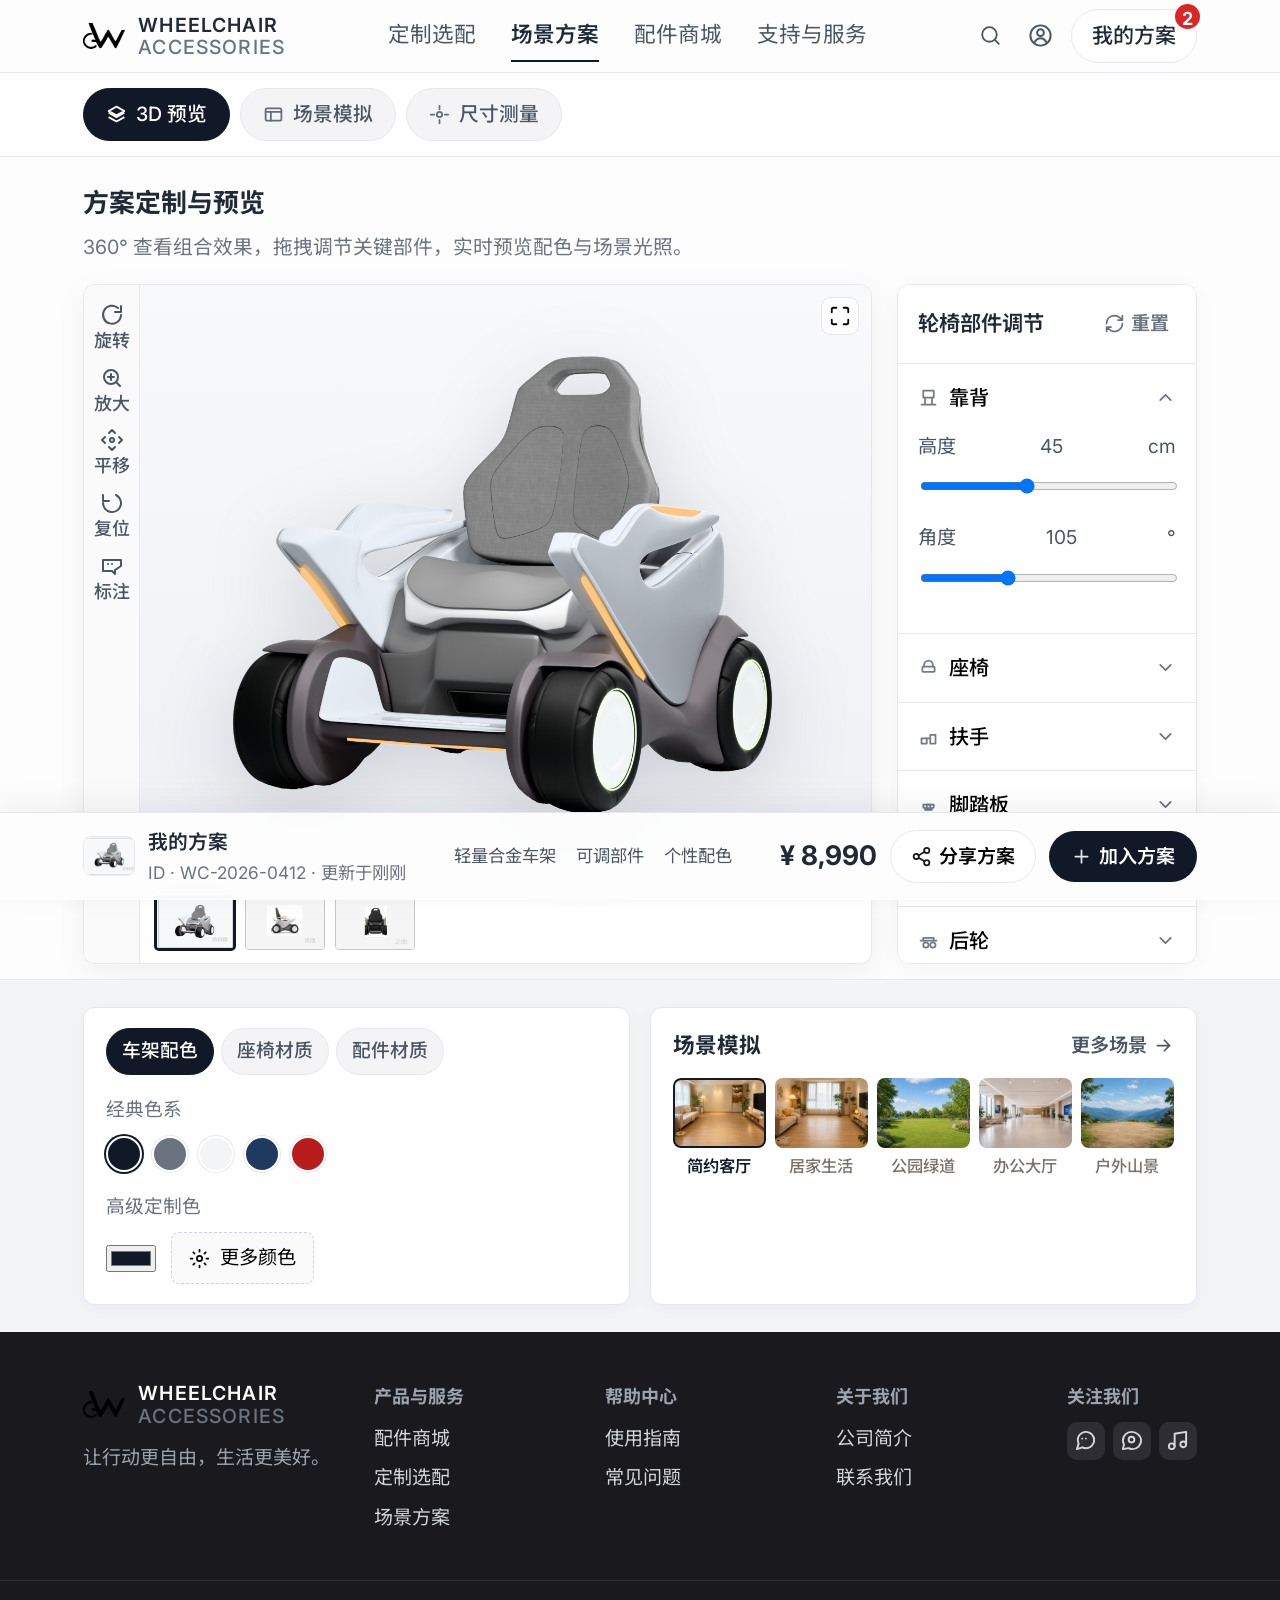
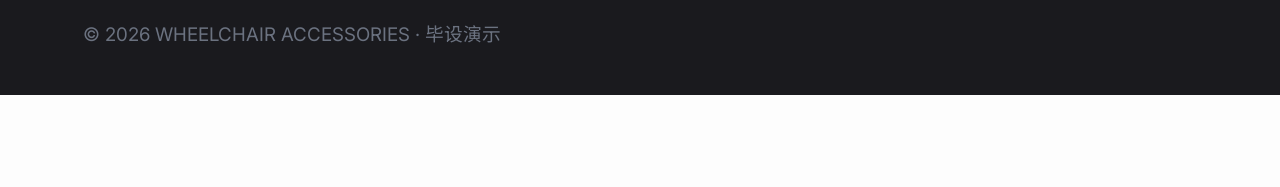
==== commit d4580d0f: "Update scene and mall visuals with user-provided assets. Replace homepage solutions and scene simula" ====
--- a/customize.html
+++ b/customize.html
@@ -514,8 +514,8 @@
 
     <div class="toast" id="toast" role="status" aria-live="polite" hidden></div>
 
-    <script src="./figma-scene-sim-data.js?v=20260515e"></script>
-    <script src="./figma-measure-data.js?v=20260515e"></script>
-    <script src="./customize.js?v=20260515e"></script>
+    <script src="./figma-scene-sim-data.js?v=20260525a"></script>
+    <script src="./figma-measure-data.js?v=20260525a"></script>
+    <script src="./customize.js?v=20260525a"></script>
   </body>
 </html>
